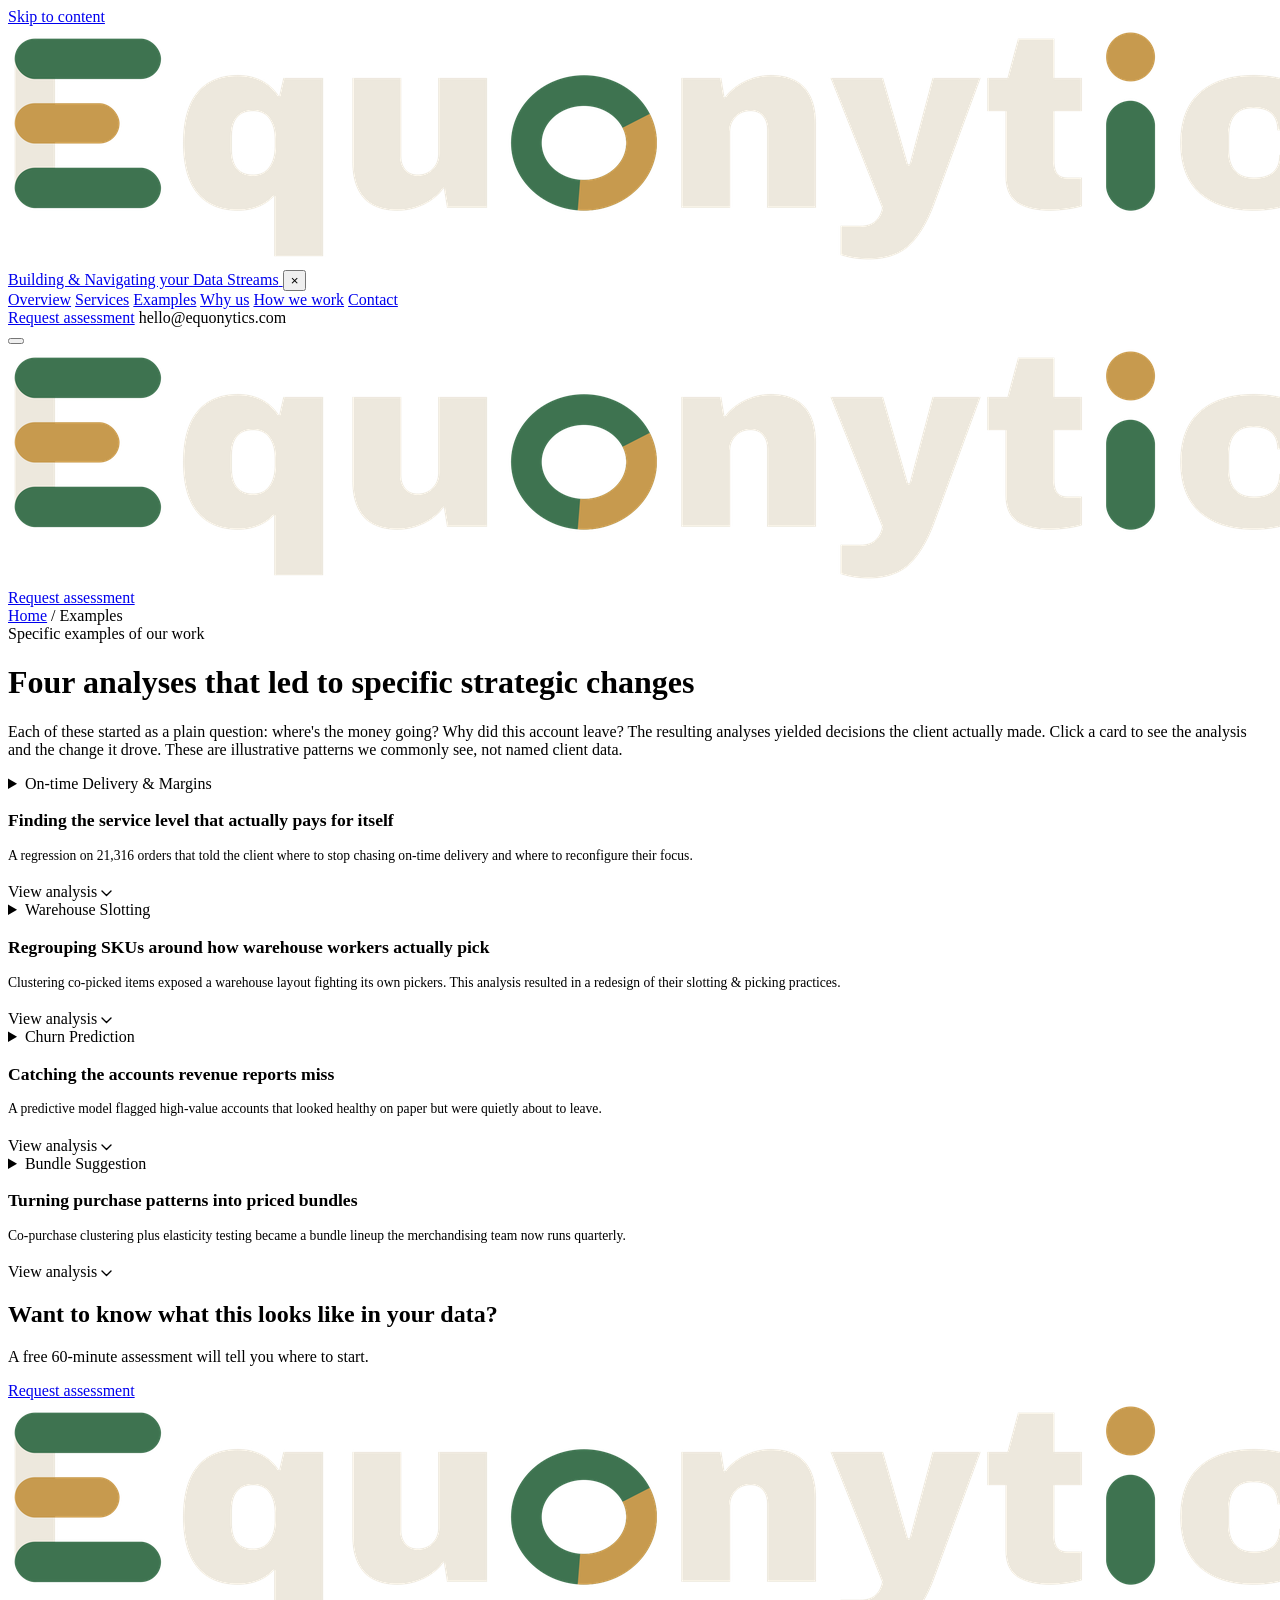
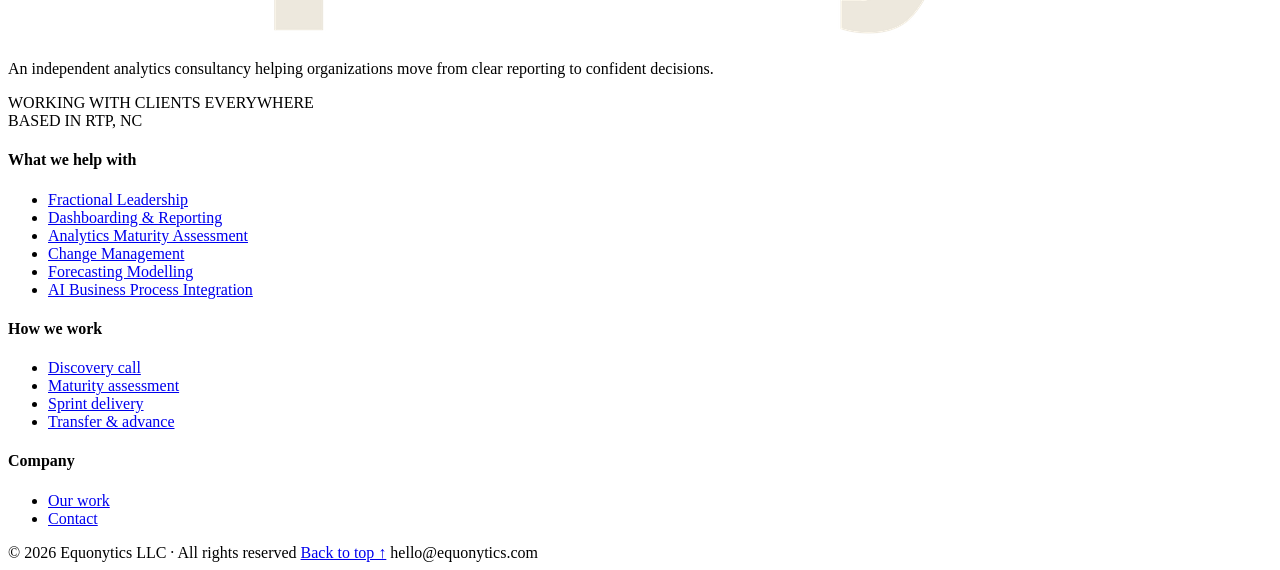
==== examples.html @ 59316481 "Add files via upload" ====
<!DOCTYPE html>
<html lang="en">
<head>
    <meta charset="UTF-8">
    <meta name="viewport" content="width=device-width, initial-scale=1.0">
    <title>Examples of our work | Equonytics</title>
    <meta name="description" content="Four illustrative analyses from Equonytics engagements — on-time delivery and margin, warehouse slotting, churn prediction, and bundle suggestion — and the specific change each one drove.">
    <link rel="canonical" href="https://www.equonytics.com/examples.html">
    <meta name="theme-color" content="#0E1512">
    <meta name="robots" content="index, follow">

    <meta property="og:type" content="website">
    <meta property="og:site_name" content="Equonytics">
    <meta property="og:title" content="Examples of our work | Equonytics">
    <meta property="og:description" content="Four illustrative analyses from Equonytics engagements — on-time delivery and margin, warehouse slotting, churn prediction, and bundle suggestion — and the specific change each one drove.">
    <meta property="og:url" content="https://www.equonytics.com/examples.html">
    <meta name="twitter:card" content="summary">
    <meta name="twitter:title" content="Examples of our work | Equonytics">
    <meta name="twitter:description" content="Four illustrative analyses from Equonytics engagements — on-time delivery and margin, warehouse slotting, churn prediction, and bundle suggestion — and the specific change each one drove.">

    <link rel="icon" type="image/png" href="./assets/favicon.png">
    <link rel="apple-touch-icon" href="./assets/favicon.png">

    <link rel="preconnect" href="https://fonts.googleapis.com">
    <link rel="preconnect" href="https://fonts.gstatic.com" crossorigin>
    <link href="https://fonts.googleapis.com/css2?family=Archivo+Black&family=Archivo:wght@400;500;600;700&family=Inter:wght@300;400;500;600;700&family=IBM+Plex+Mono:wght@400;500;600&display=swap" rel="stylesheet">
    <link rel="stylesheet" href="./assets/styles.css">
</head>
<body>
    <a href="#main-content" class="skip-link">Skip to content</a>

    <div class="app-shell">
        <div class="sidenav-scrim" id="sidenavScrim"></div>

        <!-- SECTION NAVIGATION -->
        <aside class="sidenav" id="sidenav" aria-label="Section navigation">
            <div class="sidenav-top">
                <a href="index.html" class="sidenav-logo">
                    <img src="./assets/logo.png" alt="Equonytics" class="logo-wordmark">
                    <span class="logo-sub">Building &amp; Navigating your Data Streams</span>
                </a>
                <button type="button" class="sidenav-close" id="sidenavClose" aria-label="Close menu">&times;</button>
            </div>
            <nav class="sidenav-links" aria-label="Page sections">
                <a href="index.html#overview" class="sidenav-link">Overview</a>
                <a href="services.html" class="sidenav-link">Services</a>
                <a href="examples.html" class="sidenav-link active">Examples</a>
                <a href="why-us.html" class="sidenav-link">Why us</a>
                <a href="index.html#process" class="sidenav-link">How we work</a>
                <a href="index.html#contact" class="sidenav-link">Contact</a>
            </nav>
            <div class="sidenav-foot">
                <a href="index.html#contact" class="btn btn-primary sidenav-cta">Request assessment</a>
                <span class="sidenav-mail">hello@equonytics.com</span>
            </div>
        </aside>

        <div class="main-col">
            <!-- MOBILE TOPBAR -->
            <header class="topbar">
                <button type="button" class="menu-toggle" id="menuToggle" aria-label="Open menu" aria-expanded="false" aria-controls="sidenav">
                    <span></span><span></span><span></span>
                </button>
                <img src="./assets/logo.png" alt="Equonytics" class="logo-wordmark">
                <a href="index.html#contact" class="nav-cta">Request assessment</a>
            </header>

            <!-- PAGE HEADER -->
            <header class="page-header">
                <div class="wrap page-header-inner">
                    <div class="breadcrumb"><a href="index.html">Home</a> / Examples</div>
                    <span class="eyebrow">Specific examples of our work</span>
                    <h1>Four analyses that led to specific strategic changes</h1>
                    <p class="lead">Each of these started as a plain question: where's the money going? Why did this account leave? The resulting analyses yielded decisions the client actually made. Click a card to see the analysis and the change it drove. These are illustrative patterns we commonly see, not named client data.</p>
                </div>
            </header>

            <main id="main-content">
<section class="reveal" id="examples">
            <div class="wrap">
                <div class="examples-grid" id="examples-grid">
                    <details class="field-card" id="regression-details">
                        <summary class="field-summary">
                            <span class="eyebrow" style="margin-bottom:10px;">On-time Delivery & Margins</span>
                            <h3 style="font-size:1.1rem; font-weight:600; margin-bottom:8px; color:var(--cream);">Finding the service level that actually pays for itself</h3>
                            <p style="font-size:0.85rem; color:var(--muted); line-height:1.65; margin-bottom:16px;">A regression on 21,316 orders that told the client where to stop chasing on-time delivery and where to reconfigure their focus.</p>
                            <span class="expand-cta">View analysis <svg class="chevron" width="11" height="7" viewBox="0 0 11 7" fill="none"><path d="M1 1L5.5 5.5L10 1" stroke="currentColor" stroke-width="1.4" stroke-linecap="round" stroke-linejoin="round"/></svg></span>
                        </summary>
                        <div class="field-card-body">
                            <div class="field-card-label"><span>On-time delivery vs. gross margin lift</span><strong>hover to inspect</strong></div>
                            <div id="regression-chart" class="field-chart-plot"></div>
                            <div class="field-caption">Every <strong>1-point improvement</strong> was associated with a <strong>0.4-point increase in gross margin</strong>, but only after service crossed <strong>92%</strong>.</div>
                            <div class="field-outcome"><strong>Change made:</strong> the client stopped funding uniform service-level targets network-wide and redirected the budget to push underperforming lanes past 92%, where the margin actually shows up.</div>
                            <div class="field-stats">
                                <div class="fs"><strong>0.4</strong><span>margin pts per OTD pt</span></div>
                                <div class="fs"><strong>92%</strong><span>service-level threshold</span></div>
                                <div class="fs"><strong>0.81</strong><span>model R²</span></div>
                                <div class="fs"><strong>21,316</strong><span>orders analyzed</span></div>
                            </div>
                            <div class="playbook-inner">
                                <span class="eyebrow">Reading the regression</span>
                                <h3 style="margin:10px 0;">A metric only earns its keep if it has the capacity to change your strategy.</h3>
                                <div class="svc-grid" style="margin-top:20px;">
                                    <div class="svc"><span class="svc-mark">Below 92%</span><h4 style="font-size:1.1rem;">Fix the floor</h4><p>Stop spreading effort evenly.</p></div>
                                    <div class="svc"><span class="svc-mark">Above 92%</span><h4 style="font-size:1.1rem;">Harvest the premium</h4><p>Put capital into lanes above the line.</p></div>
                                </div>
                                <div class="warning-box"><span class="eyebrow">The marginal-ROI trap</span><p>Do not apply the 0.4 multiplier across the whole network.</p></div>
                            </div>
                        </div>
                    </details>
                    <details class="field-card" id="slotting-details">
                        <summary class="field-summary">
                            <span class="eyebrow" style="margin-bottom:10px;">Warehouse Slotting</span>
                            <h3 style="font-size:1.1rem; font-weight:600; margin-bottom:8px; color:var(--cream);">Regrouping SKUs around how warehouse workers actually pick</h3>
                            <p style="font-size:0.85rem; color:var(--muted); line-height:1.65; margin-bottom:16px;">Clustering co-picked items exposed a warehouse layout fighting its own pickers. This analysis resulted in a redesign of their slotting & picking practices.</p>
                            <span class="expand-cta">View analysis <svg class="chevron" width="11" height="7" viewBox="0 0 11 7" fill="none"><path d="M1 1L5.5 5.5L10 1" stroke="currentColor" stroke-width="1.4" stroke-linecap="round" stroke-linejoin="round"/></svg></span>
                        </summary>
                        <div class="field-card-body">
                            <div class="field-card-label"><span>SKU clustering by pick frequency & weight</span><strong>hover for details</strong></div>
                            <div id="slotting-chart" class="field-chart-plot"></div>
                            <div class="field-caption">We found <strong>three natural clusters</strong> of items frequently picked together. Moving them closer cut travel time by <strong>18%</strong>.</div>
                            <div class="field-outcome"><strong>Change made:</strong> the client re-slotted the warehouse around these three clusters instead of the old alphabetical layout, cutting picker travel distance by 22% within one relayout cycle.</div>
                            <div class="field-stats">
                                <div class="fs"><strong>3</strong><span>clusters identified</span></div>
                                <div class="fs"><strong>18%</strong><span>faster picking</span></div>
                                <div class="fs"><strong>22%</strong><span>less travel distance</span></div>
                                <div class="fs"><strong>4,112</strong><span>SKUs analyzed</span></div>
                            </div>
                        </div>
                    </details>
                    <details class="field-card" id="churn-details">
                        <summary class="field-summary">
                            <span class="eyebrow" style="margin-bottom:10px;">Churn Prediction</span>
                            <h3 style="font-size:1.1rem; font-weight:600; margin-bottom:8px; color:var(--cream);">Catching the accounts revenue reports miss</h3>
                            <p style="font-size:0.85rem; color:var(--muted); line-height:1.65; margin-bottom:16px;">A predictive model flagged high-value accounts that looked healthy on paper but were quietly about to leave.</p>
                            <span class="expand-cta">View analysis <svg class="chevron" width="11" height="7" viewBox="0 0 11 7" fill="none"><path d="M1 1L5.5 5.5L10 1" stroke="currentColor" stroke-width="1.4" stroke-linecap="round" stroke-linejoin="round"/></svg></span>
                        </summary>
                        <div class="field-card-body">
                            <div class="field-card-label"><span>Customer value vs. predicted churn probability</span><strong>hover for details</strong></div>
                            <div id="churn-chart" class="field-chart-plot"></div>
                            <div class="field-caption">The model flags accounts that look fine on revenue but have <strong>high churn risk</strong>. At a 0.7 threshold, it captures <strong>74%</strong> of churners.</div>
                            <div class="field-outcome"><strong>Change made:</strong> the client moved its retention team off a manual "recent complaint" list and onto this model's 0.7-threshold queue, which now drives their weekly save-call priority.</div>
                            <div class="field-stats">
                                <div class="fs"><strong>0.86</strong><span>AUC score</span></div>
                                <div class="fs"><strong>74%</strong><span>recall @ 0.7</span></div>
                                <div class="fs"><strong>3.2x</strong><span>retention ROI</span></div>
                                <div class="fs"><strong>1,847</strong><span>accounts scored</span></div>
                            </div>
                        </div>
                    </details>
                    <details class="field-card" id="bundle-details">
                        <summary class="field-summary">
                            <span class="eyebrow" style="margin-bottom:10px;">Bundle Suggestion</span>
                            <h3 style="font-size:1.1rem; font-weight:600; margin-bottom:8px; color:var(--cream);">Turning purchase patterns into priced bundles</h3>
                            <p style="font-size:0.85rem; color:var(--muted); line-height:1.65; margin-bottom:16px;">Co-purchase clustering plus elasticity testing became a bundle lineup the merchandising team now runs quarterly.</p>
                            <span class="expand-cta">View analysis <svg class="chevron" width="11" height="7" viewBox="0 0 11 7" fill="none"><path d="M1 1L5.5 5.5L10 1" stroke="currentColor" stroke-width="1.4" stroke-linecap="round" stroke-linejoin="round"/></svg></span>
                        </summary>
                        <div class="field-card-body">
                            <div class="field-card-label"><span>Co-purchase heatmap between product categories</span><strong>hover for joint probability</strong></div>
                            <div id="bundle-chart" class="field-chart-plot"></div>
                            <div class="field-caption">Clustering reveals <strong>natural affinities</strong>. Price elasticity determines the discount. We identified <strong>7 bundles</strong> with a <strong>14% lift</strong> in average order value.</div>
                            <div class="field-outcome"><strong>Change made:</strong> the merchandising team replaced ad hoc seasonal bundles with these 7 elasticity-priced pairings and now re-runs the analysis every quarter as the product catalog shifts.</div>
                            <div class="field-stats">
                                <div class="fs"><strong>7</strong><span>bundles identified</span></div>
                                <div class="fs"><strong>14%</strong><span>expected AOV lift</span></div>
                                <div class="fs"><strong>-1.2 to -2.1</strong><span>elasticity range</span></div>
                                <div class="fs"><strong>31,502</strong><span>transactions analyzed</span></div>
                            </div>
                        </div>
                    </details>
                </div>
            </div>
        </section>
            </main>

            <!-- CTA BAND -->
            <section class="reveal">
                <div class="wrap">
                    <div class="cta-band">
                        <div>
                            <h2>Want to know what this looks like in your data?</h2>
                            <p>A free 60-minute assessment will tell you where to start.</p>
                        </div>
                        <a href="index.html#contact" class="btn btn-primary">Request assessment</a>
                    </div>
                </div>
            </section>

<footer>
        <div class="foot-inner">
            <div>
                <div class="footer-brand">
                    <img src="./assets/logo.png" alt="Equonytics" class="footer-logo-img">
                </div>
                <p class="footer-desc">An independent analytics consultancy helping organizations move from clear reporting to confident decisions.</p>
                <div class="footer-loc">WORKING WITH CLIENTS EVERYWHERE<br> BASED IN RTP, NC</div>
            </div>
            <div class="fc">
                <h4>What we help with</h4>
                <ul>
                    <li><a href="services.html#tab-fractional">Fractional Leadership</a></li>
                    <li><a href="services.html#tab-dashboarding">Dashboarding & Reporting</a></li>
                    <li><a href="services.html#tab-assessment">Analytics Maturity Assessment</a></li>
                    <li><a href="services.html#tab-change">Change Management</a></li>
                    <li><a href="services.html#tab-forecasting">Forecasting Modelling</a></li>
                    <li><a href="services.html#tab-ai">AI Business Process Integration</a></li>
                </ul>
            </div>
            <div class="fc">
                <h4>How we work</h4>
                <ul>
                    <li><a href="index.html#contact">Discovery call</a></li>
                    <li><a href="index.html#contact">Maturity assessment</a></li>
                    <li><a href="index.html#contact">Sprint delivery</a></li>
                    <li><a href="index.html#contact">Transfer & advance</a></li>
                </ul>
            </div>
            <div class="fc">
                <h4>Company</h4>
                <ul>
                    <li><a href="#main-content">Our work</a></li>
                    <li><a href="index.html#contact">Contact</a></li>
                </ul>
            </div>
        </div>
        <div class="foot-bottom">
            <span>© 2026 Equonytics LLC · All rights reserved</span>
            <a href="#" class="back-to-top">Back to top ↑</a>
            <span>hello@equonytics.com</span>
        </div>
    </footer>
        </div> <!-- /main-col -->
    </div> <!-- /app-shell -->

    <script src="https://cdn.plot.ly/plotly-2.32.0.min.js" charset="utf-8"></script>
    <script src="./assets/app.js"></script>
    <script src="./assets/examples.js"></script>
</body>
</html>
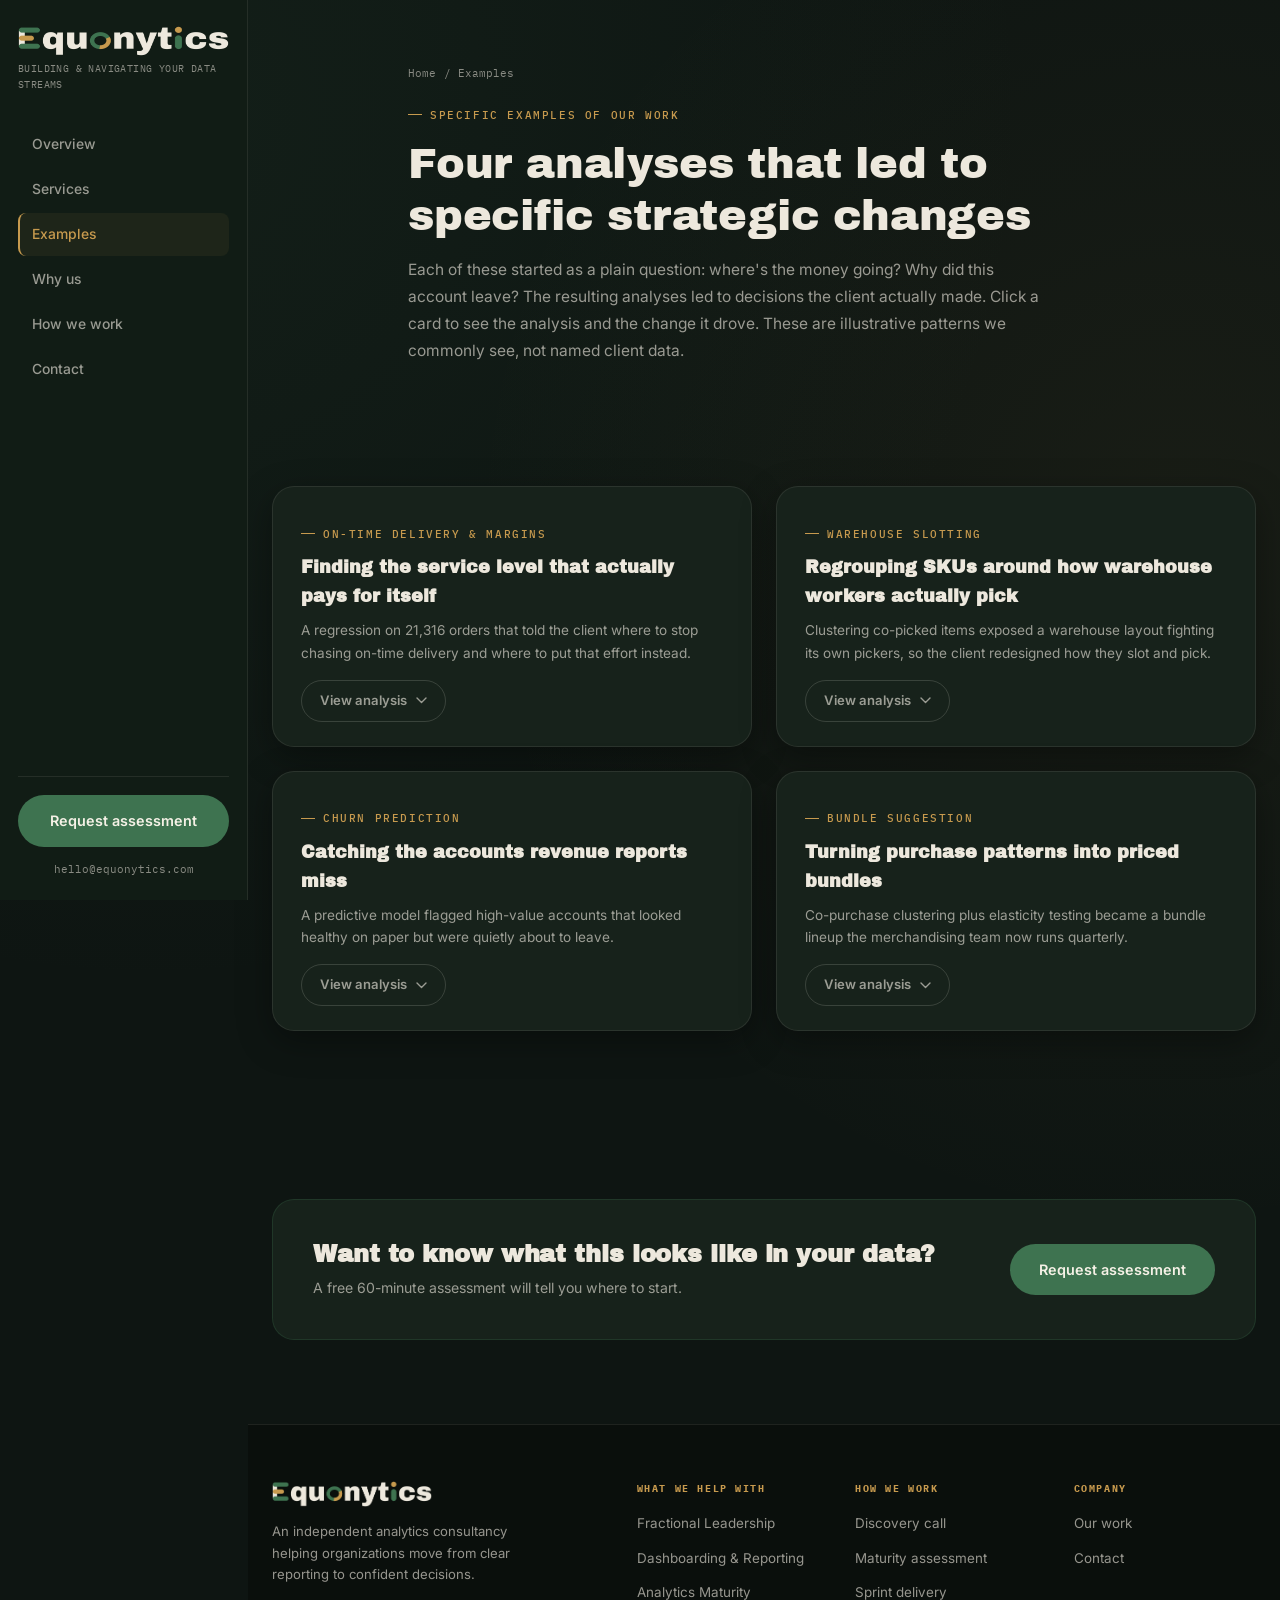
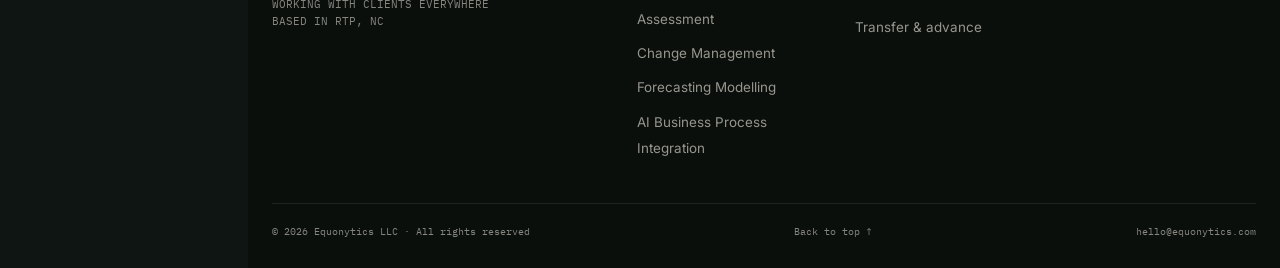
==== commit 407beb82: "Update examples.html" ====
--- a/examples.html
+++ b/examples.html
@@ -71,7 +71,7 @@
                     <div class="breadcrumb"><a href="index.html">Home</a> / Examples</div>
                     <span class="eyebrow">Specific examples of our work</span>
                     <h1>Four analyses that led to specific strategic changes</h1>
-                    <p class="lead">Each of these started as a plain question: where's the money going? Why did this account leave? The resulting analyses yielded decisions the client actually made. Click a card to see the analysis and the change it drove. These are illustrative patterns we commonly see, not named client data.</p>
+                    <p class="lead">Each of these started as a plain question: where's the money going? Why did this account leave? The resulting analyses led to decisions the client actually made. Click a card to see the analysis and the change it drove. These are illustrative patterns we commonly see, not named client data.</p>
                 </div>
             </header>
 
@@ -83,7 +83,7 @@
                         <summary class="field-summary">
                             <span class="eyebrow" style="margin-bottom:10px;">On-time Delivery & Margins</span>
                             <h3 style="font-size:1.1rem; font-weight:600; margin-bottom:8px; color:var(--cream);">Finding the service level that actually pays for itself</h3>
-                            <p style="font-size:0.85rem; color:var(--muted); line-height:1.65; margin-bottom:16px;">A regression on 21,316 orders that told the client where to stop chasing on-time delivery and where to reconfigure their focus.</p>
+                            <p style="font-size:0.85rem; color:var(--muted); line-height:1.65; margin-bottom:16px;">A regression on 21,316 orders that told the client where to stop chasing on-time delivery and where to put that effort instead.</p>
                             <span class="expand-cta">View analysis <svg class="chevron" width="11" height="7" viewBox="0 0 11 7" fill="none"><path d="M1 1L5.5 5.5L10 1" stroke="currentColor" stroke-width="1.4" stroke-linecap="round" stroke-linejoin="round"/></svg></span>
                         </summary>
                         <div class="field-card-body">
@@ -112,7 +112,7 @@
                         <summary class="field-summary">
                             <span class="eyebrow" style="margin-bottom:10px;">Warehouse Slotting</span>
                             <h3 style="font-size:1.1rem; font-weight:600; margin-bottom:8px; color:var(--cream);">Regrouping SKUs around how warehouse workers actually pick</h3>
-                            <p style="font-size:0.85rem; color:var(--muted); line-height:1.65; margin-bottom:16px;">Clustering co-picked items exposed a warehouse layout fighting its own pickers. This analysis resulted in a redesign of their slotting & picking practices.</p>
+                            <p style="font-size:0.85rem; color:var(--muted); line-height:1.65; margin-bottom:16px;">Clustering co-picked items exposed a warehouse layout fighting its own pickers, so the client redesigned how they slot and pick.</p>
                             <span class="expand-cta">View analysis <svg class="chevron" width="11" height="7" viewBox="0 0 11 7" fill="none"><path d="M1 1L5.5 5.5L10 1" stroke="currentColor" stroke-width="1.4" stroke-linecap="round" stroke-linejoin="round"/></svg></span>
                         </summary>
                         <div class="field-card-body">
--- a/assets/styles.css
+++ b/assets/styles.css
@@ -0,0 +1,818 @@
+
+        :root {
+            --bg: #0E1512;
+            --bg-soft: #111C15;
+            --surface: #17221B;
+            --surface-2: #1D2B22;
+            --border: rgba(237, 232, 222, 0.09);
+            --border-strong: rgba(237, 232, 222, 0.16);
+            --cream: #EDE8DD;
+            --cream-soft: #F5F1E6;
+            --muted: rgba(237, 232, 222, 0.62);
+            --faint: rgba(237, 232, 222, 0.55);
+            --forest: #3E7350;
+            --forest-deep: #2E5B3F;
+            --forest-dark: #14231A;
+            --sage: #8CAA86;
+            --brass: #C79A4E;
+            --brass-deep: #A9782F;
+            --heading: 'Archivo Black', 'Archivo', system-ui, sans-serif;
+            --sans: 'Inter', system-ui, sans-serif;
+            --mono: 'IBM Plex Mono', ui-monospace, monospace;
+            --radius: 14px;
+            --radius-lg: 22px;
+            --radius-pill: 60px;
+            --shadow: 0 10px 34px rgba(0, 0, 0, 0.34);
+            --shadow-lg: 0 22px 60px rgba(0, 0, 0, 0.45);
+        }
+
+        * { margin: 0; padding: 0; box-sizing: border-box; }
+        html { scroll-behavior: smooth; }
+        [id] { scroll-margin-top: 110px; }
+
+        body {
+            font-family: var(--sans);
+            background: var(--bg);
+            color: var(--cream);
+            font-size: 16px;
+            line-height: 1.65;
+            -webkit-font-smoothing: antialiased;
+            overflow-x: hidden;
+            background-image:
+                radial-gradient(circle at 12% 6%, rgba(62, 115, 80, 0.10), transparent 42%),
+                radial-gradient(circle at 92% 28%, rgba(199, 154, 78, 0.06), transparent 40%);
+        }
+
+        a { text-decoration: none; color: inherit; }
+        img { max-width: 100%; display: block; }
+
+        ::selection { background: var(--forest-dark); color: var(--brass); }
+        :focus-visible { outline: 2px solid var(--brass); outline-offset: 3px; }
+
+        .skip-link {
+            position: absolute;
+            left: -9999px;
+            top: 0;
+            z-index: 1000;
+            background: var(--surface);
+            color: var(--cream);
+            padding: 12px 20px;
+            border-radius: 0 0 8px 0;
+            font-weight: 600;
+        }
+        .skip-link:focus { left: 0; }
+
+        .wrap { max-width: 1120px; margin: 0 auto; padding: 0 24px; }
+
+        .eyebrow {
+            font-family: var(--mono);
+            font-size: 0.7rem;
+            font-weight: 500;
+            letter-spacing: 1.6px;
+            text-transform: uppercase;
+            color: var(--brass);
+            display: inline-flex;
+            align-items: center;
+            gap: 8px;
+        }
+        .eyebrow::before {
+            content: '';
+            width: 14px;
+            height: 1px;
+            background: var(--brass);
+            display: inline-block;
+        }
+
+        h1, h2, h3, h4 { font-family: var(--heading); color: var(--cream); }
+        h2 {
+            font-size: clamp(1.8rem, 3.6vw, 2.5rem);
+            font-weight: 600;
+            line-height: 1.24;
+            letter-spacing: -0.1px;
+            margin: 14px 0 16px;
+        }
+        h2 strong, h1 strong { font-weight: 600; color: var(--brass); }
+        .lead { font-size: 0.97rem; color: var(--muted); max-width: 620px; line-height: 1.75; }
+
+        section { padding: 84px 0; }
+
+        /* ---------- BUTTONS ---------- */
+        .btn {
+            display: inline-flex;
+            align-items: center;
+            gap: 8px;
+            font-family: var(--sans);
+            font-size: 0.9rem;
+            font-weight: 600;
+            border-radius: var(--radius-pill);
+            padding: 13px 28px;
+            transition: all 0.2s ease;
+            cursor: pointer;
+            border: 1px solid transparent;
+        }
+        .btn-primary { background: var(--forest); color: var(--cream-soft); }
+        .btn-primary:hover { background: var(--forest-deep); transform: translateY(-1px); }
+        .btn-secondary { border-color: var(--border-strong); color: var(--muted); background: transparent; }
+        .btn-secondary:hover { border-color: var(--brass); color: var(--brass); }
+
+        /* ---------- LOGO / TOPBAR CTA ---------- */
+        .logo-wordmark {
+            height: 34px;
+            width: auto;
+            display: block;
+        }
+        .logo-sub { font-family: var(--mono); font-size: 0.6rem; color: var(--faint); letter-spacing: 0.4px; text-transform: uppercase; }
+
+        .nav-cta {
+            background: var(--forest);
+            color: var(--cream-soft) !important;
+            padding: 9px 20px;
+            border-radius: var(--radius-pill);
+            font-weight: 600;
+            transition: background 0.2s;
+            white-space: nowrap;
+            font-size: 0.82rem;
+        }
+        .nav-cta:hover { background: var(--forest-deep); }
+
+        /* ---------- APP SHELL / SIDE NAVIGATION ---------- */
+        .app-shell { display: flex; align-items: flex-start; min-height: 100vh; }
+
+        .sidenav {
+            position: fixed;
+            top: 0; left: 0;
+            width: 248px;
+            height: 100vh;
+            background: var(--bg-soft);
+            border-right: 1px solid var(--border);
+            display: flex;
+            flex-direction: column;
+            padding: 26px 18px 22px;
+            z-index: 210;
+            overflow-y: auto;
+        }
+        .sidenav-top { display: flex; align-items: flex-start; justify-content: space-between; gap: 8px; margin-bottom: 30px; }
+        .sidenav-logo { display: flex; flex-direction: column; gap: 5px; }
+        .sidenav-logo .logo-wordmark { height: 30px; }
+        .sidenav-close {
+            display: none;
+            background: none; border: none; color: var(--faint);
+            font-size: 1.4rem; line-height: 1; cursor: pointer; padding: 2px 6px;
+        }
+        .sidenav-links { display: flex; flex-direction: column; gap: 2px; flex: 1; }
+        .sidenav-link {
+            font-family: var(--sans);
+            font-size: 0.87rem;
+            font-weight: 500;
+            color: var(--muted);
+            padding: 10px 12px;
+            border-radius: 8px;
+            border-left: 2px solid transparent;
+            transition: color 0.2s, background 0.2s, border-color 0.2s;
+        }
+        .sidenav-link:hover { color: var(--cream); background: rgba(237,232,222,0.04); }
+        .sidenav-link.active { color: var(--brass); border-left-color: var(--brass); background: rgba(199,154,78,0.07); }
+        .sidenav-foot { padding-top: 18px; border-top: 1px solid var(--border); margin-top: 18px; }
+        .sidenav-cta { width: 100%; justify-content: center; }
+        .sidenav-mail { display: block; font-family: var(--mono); font-size: 0.66rem; color: var(--faint); margin-top: 14px; text-align: center; }
+
+        .sidenav-scrim {
+            display: none;
+            position: fixed; inset: 0;
+            background: rgba(10, 15, 12, 0.6);
+            z-index: 200;
+        }
+        .sidenav-scrim.open { display: block; }
+
+        .main-col { flex: 1; min-width: 0; margin-left: 248px; width: 100%; }
+
+        .topbar {
+            display: none;
+            position: sticky; top: 0; z-index: 150;
+            align-items: center; justify-content: space-between;
+            gap: 12px;
+            padding: 12px 20px;
+            background: rgba(14, 21, 18, 0.95);
+            backdrop-filter: blur(10px);
+            border-bottom: 1px solid var(--border);
+        }
+        .topbar .logo-wordmark { height: 26px; }
+        .menu-toggle {
+            display: flex; flex-direction: column; justify-content: center; gap: 4px;
+            width: 36px; height: 36px; border-radius: 8px;
+            background: var(--surface); border: 1px solid var(--border-strong);
+            cursor: pointer; flex-shrink: 0;
+        }
+        .menu-toggle span { display: block; width: 16px; height: 2px; background: var(--cream); margin: 0 auto; border-radius: 2px; }
+
+        @media (max-width: 960px) {
+            .sidenav {
+                transform: translateX(-100%);
+                transition: transform 0.28s ease;
+                box-shadow: var(--shadow-lg);
+            }
+            .sidenav.open { transform: translateX(0); }
+            .sidenav-close { display: block; }
+            .main-col { margin-left: 0; }
+            .topbar { display: flex; }
+        }
+
+        /* ---------- DASHBOARD EXAMPLE SWITCHER ---------- */
+        .dash-switch { display: flex; gap: 8px; flex-wrap: wrap; margin-bottom: 22px; }
+        .dash-pill {
+            font-family: var(--sans);
+            font-size: 0.8rem;
+            font-weight: 600;
+            color: var(--muted);
+            background: var(--surface);
+            border: 1px solid var(--border);
+            border-radius: var(--radius-pill);
+            padding: 9px 18px;
+            cursor: pointer;
+            transition: color 0.2s, border-color 0.2s, background 0.2s;
+        }
+        .dash-pill:hover { color: var(--cream); border-color: var(--border-strong); }
+        .dash-pill.active { color: var(--brass); border-color: var(--brass); background: var(--surface-2); }
+        .dash-example { display: none; }
+        .dash-example.active { display: block; }
+
+        /* ---------- HERO ---------- */
+        .hero { padding: 76px 0 40px; }
+        .hero-inner {
+            max-width: 1120px;
+            margin: 0 auto;
+            padding: 0 24px;
+            display: grid;
+            grid-template-columns: 1.05fr 0.95fr;
+            gap: 56px;
+            align-items: start;
+        }
+        .hero-text { max-width: 620px; text-align: left; }
+        h1 {
+            font-size: clamp(2rem, 4.2vw, 3.1rem);
+            font-weight: 500;
+            line-height: 1.2;
+            margin: 16px 0 20px;
+            letter-spacing: -0.2px;
+        }
+        .hero-sub { font-size: 1.02rem; color: var(--muted); margin-bottom: 22px; line-height: 1.8; }
+        .hero-promise {
+            font-size: 0.95rem;
+            color: var(--cream);
+            line-height: 1.7;
+            max-width: 560px;
+            margin-bottom: 30px;
+            padding-left: 16px;
+            border-left: 2px solid var(--brass);
+        }
+        .hero-promise strong { color: var(--brass); font-weight: 600; }
+        .hero-actions { display: flex; gap: 12px; flex-wrap: wrap; }
+
+        .hero-media { position: relative; }
+        .hero-media .eyebrow { margin-bottom: 14px; }
+        .hero-media-frame {
+            position: relative;
+            height: 440px;
+            border-radius: var(--radius-lg);
+            overflow: hidden;
+            border: 1px solid var(--border-strong);
+            box-shadow: var(--shadow-lg);
+        }
+        .hero-media-frame img {
+            width: 100%;
+            height: 100%;
+            object-fit: cover;
+            display: block;
+        }
+
+        @media (max-width: 1000px) {
+            .hero-inner { grid-template-columns: 1fr; gap: 32px; }
+            .hero-text { max-width: 100%; }
+            .hero-media { order: 2; }
+            .hero-media-frame { height: 340px; }
+        }
+
+        /* ---------- SERVICE SELECTOR ---------- */
+        #service-selector { padding: 40px 0 20px; scroll-margin-top: 110px; }
+        .service-selector .wrap { max-width: 1120px; margin: 0 auto; padding: 0 24px; }
+        .service-selector h2 { text-align: center; margin-bottom: 30px; }
+        .service-options {
+            display: grid;
+            grid-template-columns: repeat(3, 1fr);
+            grid-auto-rows: 1fr;
+            gap: 20px;
+            list-style: none;
+            padding: 0;
+        }
+        .service-option {
+            background: var(--surface);
+            border: 1px solid var(--border);
+            border-radius: var(--radius);
+            padding: 22px 20px;
+            cursor: pointer;
+            transition: all 0.2s ease;
+            text-align: left;
+            font-family: var(--sans);
+            color: var(--cream);
+            display: flex;
+            flex-direction: column;
+            gap: 6px;
+            height: 100%;
+        }
+        .service-option:hover { border-color: var(--brass); box-shadow: var(--shadow); }
+        .service-option.active,
+        .service-option[aria-selected="true"] {
+            border-color: var(--forest);
+            background: var(--surface-2);
+            box-shadow: var(--shadow);
+        }
+        .service-option .option-mark {
+            font-family: var(--mono);
+            font-size: 0.64rem;
+            color: var(--sage);
+            letter-spacing: 1px;
+            text-transform: uppercase;
+        }
+        .service-option .option-title-wrap { display: flex; align-items: center; gap: 8px; }
+        .service-option .option-icon {
+            width: 8px;
+            height: 8px;
+            background: var(--brass);
+            border-radius: 1px;
+            flex-shrink: 0;
+        }
+        .service-option .option-title { font-family: var(--heading); font-size: 1.2rem; font-weight: 600; }
+        .service-option .option-desc { font-size: 0.85rem; color: var(--muted); line-height: 1.5; }
+        .service-option.active .option-mark,
+        .service-option[aria-selected="true"] .option-mark,
+        .service-option.active .option-title,
+        .service-option[aria-selected="true"] .option-title { color: var(--brass); }
+
+        /* ---------- TAB PANELS ---------- */
+        .tab-panel { display: none; }
+        .tab-panel.active { display: block; }
+        [role="tabpanel"]:focus { outline: none; }
+
+        /* ---------- HOW WE WORK (timeline) ---------- */
+        .process-list { margin-top: 40px; position: relative; }
+        .process-list::before {
+            content: '';
+            position: absolute;
+            left: 34px; top: 8px; bottom: 8px;
+            width: 1px;
+            background: var(--border-strong);
+        }
+        .ps { display: grid; grid-template-columns: 68px 1fr; gap: 22px; padding: 22px 0; }
+        .ps-num {
+            font-family: var(--mono);
+            font-size: 0.9rem;
+            color: var(--cream-soft);
+            background: var(--forest);
+            width: 40px; height: 40px;
+            border-radius: 50%;
+            display: flex; align-items: center; justify-content: center;
+            position: relative; z-index: 2;
+        }
+        .ps h3 { font-size: 1.05rem; font-weight: 600; margin-bottom: 6px; }
+        .ps p { font-size: 0.87rem; color: var(--muted); line-height: 1.65; max-width: 520px; }
+
+        /* ---------- SERVICES ---------- */
+        .svc-grid { display: grid; grid-template-columns: repeat(2, 1fr); gap: 20px; margin-top: 40px; }
+        .values-grid { display: grid; grid-template-columns: repeat(3, 1fr); gap: 20px; margin-top: 40px; }
+        .svc {
+            background: var(--surface);
+            border-radius: var(--radius);
+            padding: 30px 28px;
+            border: 1px solid var(--border);
+            transition: box-shadow 0.25s, transform 0.25s, border-color 0.25s;
+        }
+        .svc:hover { box-shadow: var(--shadow); transform: translateY(-3px); border-color: var(--border-strong); }
+        .svc-mark { font-family: var(--mono); font-size: 0.64rem; color: var(--sage); letter-spacing: 1px; text-transform: uppercase; margin-bottom: 10px; display: block; }
+        .svc h3 { font-size: 1.3rem; font-weight: 600; margin-bottom: 10px; }
+        .svc p { font-size: 0.88rem; color: var(--muted); line-height: 1.7; margin-bottom: 14px; }
+        .svc ul { list-style: none; }
+        .svc li { font-size: 0.83rem; color: var(--sage); padding-left: 18px; position: relative; margin-bottom: 7px; line-height: 1.5; }
+        .svc li::before { content: '·'; position: absolute; left: 0; top: -3px; font-size: 1.3rem; color: var(--brass); }
+
+        /* ---------- DASHBOARD PREVIEW (illustrative example) ---------- */
+        .dash-preview-intro { margin-top: 56px; margin-bottom: 18px; }
+        .dash-preview-intro h3 { font-size: 1.3rem; font-weight: 600; margin-top: 8px; }
+        .dash-preview {
+            background: var(--surface);
+            border: 1px solid var(--border);
+            border-radius: var(--radius-lg);
+            box-shadow: var(--shadow);
+            padding: 26px 26px 22px;
+        }
+        .dash-preview-head {
+            display: flex;
+            align-items: flex-start;
+            justify-content: space-between;
+            flex-wrap: wrap;
+            gap: 10px;
+            margin-bottom: 20px;
+        }
+        .dash-preview-tag {
+            display: inline-block;
+            font-family: var(--mono);
+            font-size: 0.62rem;
+            letter-spacing: 0.5px;
+            text-transform: uppercase;
+            color: var(--brass);
+            background: rgba(199, 154, 78, 0.12);
+            padding: 3px 9px;
+            border-radius: 5px;
+            margin-bottom: 8px;
+        }
+        .dash-preview-title { font-size: 1.15rem; font-weight: 600; color: var(--cream); }
+        .dash-preview-meta { font-family: var(--mono); font-size: 0.68rem; color: var(--faint); align-self: center; }
+
+        .dash-preview-kpis {
+            display: grid;
+            grid-template-columns: repeat(4, 1fr);
+            gap: 1px;
+            background: var(--border);
+            border-radius: 10px;
+            overflow: hidden;
+            margin-bottom: 20px;
+        }
+        .dp-kpi { background: var(--surface-2); padding: 14px 16px; display: flex; flex-direction: column; gap: 6px; }
+        .dp-kpi-label { font-size: 0.68rem; color: var(--faint); font-weight: 500; }
+        .dp-kpi-value { font-family: var(--heading); font-size: 1.5rem; color: var(--cream); line-height: 1; }
+        .dp-kpi-delta { font-family: var(--mono); font-size: 0.66rem; }
+        .dp-kpi-delta.down-bad { color: var(--brass); }
+        .dp-kpi-delta.up-good { color: var(--sage); }
+        .dp-kpi-delta.neutral { color: var(--faint); }
+
+        .dash-preview-charts { display: grid; grid-template-columns: 1.3fr 1fr; gap: 20px; margin-bottom: 18px; }
+        .dp-chart-card { background: var(--surface-2); border-radius: 10px; padding: 16px 18px 14px; }
+        .dp-chart-label {
+            display: flex; justify-content: space-between; align-items: baseline;
+            font-family: var(--mono); font-size: 0.62rem; letter-spacing: 0.3px;
+            text-transform: uppercase; color: var(--faint); margin-bottom: 8px;
+        }
+        .dp-chart-label strong { color: var(--brass); font-weight: 600; }
+        .dp-legend { display: flex; gap: 14px; font-size: 0.72rem; color: var(--muted); margin-top: 8px; }
+        .dp-legend span { display: flex; align-items: center; gap: 6px; }
+        .dp-dot { width: 7px; height: 7px; border-radius: 2px; display: inline-block; }
+
+        .dp-bars { display: flex; flex-direction: column; gap: 12px; padding-top: 6px; }
+        .dp-bar-row { display: flex; align-items: center; gap: 10px; }
+        .dp-bar-name { width: 100px; flex-shrink: 0; font-size: 0.74rem; color: var(--muted); }
+        .dp-bar-track { flex: 1; background: var(--border); border-radius: 4px; height: 8px; overflow: hidden; }
+        .dp-bar-fill { height: 100%; border-radius: 4px; }
+        .dp-bar-val { width: 32px; flex-shrink: 0; text-align: right; font-family: var(--mono); font-size: 0.72rem; color: var(--cream); }
+
+        @media (max-width: 700px) {
+            .dash-preview-kpis { grid-template-columns: repeat(2, 1fr); }
+            .dash-preview-charts { grid-template-columns: 1fr; }
+        }
+
+        /* ---------- EXAMPLES BUNDLE ---------- */
+        .examples-grid { display: grid; grid-template-columns: repeat(2, 1fr); gap: 24px; margin-top: 30px; }
+        .field-card {
+            background: var(--surface);
+            border-radius: var(--radius-lg);
+            border: 1px solid var(--border);
+            box-shadow: var(--shadow);
+            padding: 28px 28px 24px;
+            transition: border-color 0.25s ease, box-shadow 0.25s ease;
+        }
+        .field-card:hover { border-color: var(--border-strong); box-shadow: var(--shadow-lg); }
+        .field-card summary { list-style: none; cursor: pointer; }
+        .field-card summary::-webkit-details-marker { display: none; }
+        .field-card summary::marker { content: ''; }
+        .field-summary:focus-visible { outline: 2px solid var(--brass); outline-offset: 4px; border-radius: 8px; }
+        .expand-cta {
+            display: inline-flex;
+            align-items: center;
+            gap: 9px;
+            font-family: var(--sans);
+            font-size: 0.82rem;
+            font-weight: 600;
+            color: var(--muted);
+            border: 1px solid var(--border-strong);
+            border-radius: var(--radius-pill);
+            padding: 9px 18px;
+            transition: color 0.2s, border-color 0.2s;
+        }
+        .field-summary:hover .expand-cta { color: var(--brass); border-color: var(--brass); }
+        .expand-cta .chevron { color: currentColor; transition: transform 0.25s ease; flex-shrink: 0; }
+        details[open] .expand-cta .chevron { transform: rotate(180deg); }
+        details[open] .expand-cta { color: var(--brass); border-color: var(--brass); }
+        .field-card-body { margin-top: 20px; padding-top: 20px; border-top: 1px solid var(--border); }
+        .field-card-label {
+            display: flex;
+            justify-content: space-between;
+            align-items: baseline;
+            font-family: var(--mono);
+            font-size: 0.64rem;
+            letter-spacing: 0.5px;
+            text-transform: uppercase;
+            color: var(--faint);
+            margin-bottom: 6px;
+        }
+        .field-card-label strong { color: var(--brass); font-weight: 600; }
+        .field-chart-plot { width: 100%; height: 240px; }
+        .js-plotly-plot .plotly .modebar { display: none !important; }
+        .field-caption {
+            font-size: 0.78rem;
+            color: var(--muted);
+            line-height: 1.65;
+            padding: 14px 16px;
+            margin-top: 16px;
+            border-left: 2px solid var(--brass-deep);
+            background: var(--surface-2);
+            border-radius: 0 8px 8px 0;
+        }
+        .field-caption strong { color: var(--cream); font-weight: 600; }
+        .field-outcome {
+            font-size: 0.78rem;
+            color: var(--sage);
+            line-height: 1.65;
+            padding: 12px 16px;
+            margin-top: 10px;
+            border-left: 2px solid var(--forest);
+            background: rgba(62, 115, 80, 0.08);
+            border-radius: 0 8px 8px 0;
+        }
+        .field-outcome strong { color: var(--cream); font-weight: 600; }
+        .illustrative-note { font-size: 0.68rem; color: var(--faint); margin-top: 10px; line-height: 1.5; }
+        .field-stats {
+            display: grid;
+            grid-template-columns: repeat(4, 1fr);
+            gap: 1px;
+            background: var(--border);
+            border-radius: 10px;
+            overflow: hidden;
+            margin-top: 16px;
+        }
+        .fs { background: var(--surface-2); padding: 12px 6px; text-align: center; }
+        .fs strong { display: block; font-family: var(--mono); font-size: 1.1rem; font-weight: 600; color: var(--brass); line-height: 1.1; }
+        .fs span { font-size: 0.63rem; color: var(--faint); display: block; margin-top: 5px; line-height: 1.35; }
+        .playbook-inner { margin-top: 30px; padding-top: 30px; border-top: 1px solid var(--border); }
+        .warning-box {
+            max-width: 100%;
+            margin: 20px auto 0;
+            background: var(--surface-2);
+            border-left: 3px solid var(--brass);
+            border-radius: 0 12px 12px 0;
+            padding: 20px 22px;
+        }
+        .warning-box .eyebrow { margin-bottom: 8px; }
+        .warning-box p { font-size: 0.9rem; color: var(--muted); line-height: 1.75; }
+        .warning-box p strong { color: var(--cream); font-weight: 600; }
+
+        /* ---------- STAGES STRIP ---------- */
+        .stages { background: var(--forest-dark); border-top: 1px solid var(--border); border-bottom: 1px solid var(--border); }
+        .stages-inner {
+            max-width: 1120px; margin: 0 auto; padding: 0 24px;
+            display: grid; grid-template-columns: repeat(4, 1fr);
+            gap: 0;
+        }
+        .stage { padding: 30px 20px; border-right: 1px solid var(--border); text-align: left; }
+        .stage:last-child { border-right: none; }
+        .stage-num { font-family: var(--mono); font-size: 0.7rem; color: var(--brass); letter-spacing: 1px; }
+        .stage-name { font-family: var(--heading); font-size: 1.12rem; font-weight: 500; margin: 10px 0 6px; color: var(--cream); }
+        .stage-desc { font-size: 0.8rem; color: var(--faint); }
+
+        /* ---------- WHAT MAKES US DIFFERENT ---------- */
+        .differentiator-grid { display: grid; grid-template-columns: 1fr 1fr; gap: 24px; margin-top: 20px; }
+        .diff-column {
+            background: var(--surface-2);
+            border-radius: var(--radius);
+            padding: 22px 20px;
+            border: 1px solid var(--border);
+        }
+        .diff-column h4 { font-size: 1.1rem; font-weight: 600; margin-bottom: 12px; display: flex; align-items: center; gap: 8px; }
+        .diff-column ul { list-style: none; }
+        .diff-column li {
+            font-size: 0.83rem;
+            color: var(--muted);
+            padding-left: 18px;
+            position: relative;
+            margin-bottom: 8px;
+            line-height: 1.5;
+        }
+        .diff-column li::before {
+            content: '·';
+            position: absolute;
+            left: 0;
+            top: -3px;
+            font-size: 1.3rem;
+            color: var(--brass);
+        }
+        @media (max-width: 700px) { .differentiator-grid { grid-template-columns: 1fr; } }
+
+        /* ---------- CTA ---------- */
+        .cta-box {
+            max-width: 720px; margin: 0 auto;
+            background: var(--surface);
+            border-radius: var(--radius-lg);
+            padding: 58px 44px;
+            text-align: center;
+            border: 1px solid rgba(62, 115, 80, 0.25);
+            box-shadow: 0 0 70px rgba(62, 115, 80, 0.08);
+        }
+        .cta-box .eyebrow { justify-content: center; }
+        .cta-box h2 { margin-bottom: 16px; }
+        .cta-box p { color: var(--muted); max-width: 460px; margin: 0 auto 30px; line-height: 1.7; }
+        .cta-chart-wrap { max-width: 520px; margin: 0 auto 34px; text-align: left; }
+        .cta-chart { width: 100%; height: 190px; }
+        .cta-form { display: flex; max-width: 440px; margin: 0 auto; gap: 10px; flex-wrap: wrap; justify-content: center; }
+        .cta-form input {
+            flex: 2; min-width: 190px;
+            padding: 13px 20px;
+            border-radius: var(--radius-pill);
+            border: 1px solid var(--border-strong);
+            background: var(--surface-2);
+            color: var(--cream);
+            font-family: var(--sans);
+            font-size: 0.9rem;
+            outline: none;
+            transition: border-color 0.2s;
+        }
+        .cta-form input::placeholder { color: var(--faint); }
+        .cta-form input:focus { border-color: var(--forest); }
+        .cta-form { flex-direction: column; align-items: stretch; max-width: 480px; }
+        .form-row { display: flex; gap: 10px; flex-wrap: wrap; }
+        .form-row input, .form-row select { flex: 1; min-width: 180px; }
+        .cta-form select {
+            padding: 13px 20px;
+            border-radius: var(--radius-pill);
+            border: 1px solid var(--border-strong);
+            background: var(--surface-2);
+            color: var(--cream);
+            font-family: var(--sans);
+            font-size: 0.9rem;
+            outline: none;
+            transition: border-color 0.2s;
+            cursor: pointer;
+        }
+        .cta-form select:invalid { color: var(--faint); }
+        .cta-form select:focus { border-color: var(--forest); }
+        .cta-form textarea {
+            padding: 13px 20px;
+            border-radius: 18px;
+            border: 1px solid var(--border-strong);
+            background: var(--surface-2);
+            color: var(--cream);
+            font-family: var(--sans);
+            font-size: 0.9rem;
+            outline: none;
+            resize: vertical;
+            transition: border-color 0.2s;
+        }
+        .cta-form textarea::placeholder { color: var(--faint); }
+        .cta-form textarea:focus { border-color: var(--forest); }
+        .cta-form button { width: 100%; padding: 13px 28px; }
+        .cta-form button {
+            background: var(--forest);
+            border: none;
+            border-radius: var(--radius-pill);
+            padding: 0 28px;
+            font-family: var(--sans);
+            font-size: 0.9rem;
+            font-weight: 600;
+            color: var(--cream-soft);
+            cursor: pointer;
+            transition: background 0.2s;
+            white-space: nowrap;
+        }
+        .cta-form button:hover { background: var(--forest-deep); }
+        .cta-note { font-family: var(--mono); font-size: 0.7rem; color: var(--faint); margin-top: 18px; letter-spacing: 0.2px; }
+        .cta-confidential { font-size: 0.78rem; color: var(--muted); max-width: 420px; margin: 16px auto 0; line-height: 1.6; }
+        .cta-secondary {
+            max-width: 480px;
+            margin: 32px auto 0;
+            padding-top: 28px;
+            border-top: 1px solid var(--border);
+            text-align: center;
+        }
+        .cta-secondary-text { font-size: 0.85rem; color: var(--muted); line-height: 1.6; margin-bottom: 16px; }
+        /* ---------- FOOTER ---------- */
+        footer { background: #0A0F0C; padding: 56px 24px 28px; border-top: 1px solid var(--border); }
+        .foot-inner {
+            max-width: 1120px; margin: 0 auto;
+            display: grid; grid-template-columns: 1.8fr 1fr 1fr 1fr; gap: 36px;
+            padding-bottom: 34px; border-bottom: 1px solid var(--border); margin-bottom: 20px;
+        }
+        .footer-brand { display: flex; align-items: center; gap: 12px; margin-bottom: 14px; }
+        .footer-logo-img { height: 26px; width: auto; display: block; }
+        .footer-desc { font-size: 0.82rem; color: var(--muted); max-width: 260px; margin-bottom: 10px; }
+        .footer-loc { font-family: var(--mono); font-size: 0.66rem; color: var(--faint); }
+        .fc h4 { font-family: var(--mono); font-size: 0.62rem; letter-spacing: 1.6px; text-transform: uppercase; color: var(--brass); margin-bottom: 12px; }
+        .fc ul { list-style: none; }
+        .fc li { margin-bottom: 8px; }
+        .fc a { font-size: 0.84rem; color: var(--muted); transition: color 0.2s; }
+        .fc a:hover { color: var(--cream); }
+        .foot-bottom { max-width: 1120px; margin: 0 auto; display: flex; justify-content: space-between; font-family: var(--mono); font-size: 0.64rem; color: var(--faint); flex-wrap: wrap; gap: 8px; align-items: center; }
+        .back-to-top { color: var(--faint); font-family: var(--mono); font-size: 0.64rem; transition: color 0.2s; }
+        .back-to-top:hover { color: var(--brass); }
+
+        /* ---------- REVEAL ---------- */
+        .reveal { opacity: 0; transform: translateY(14px); transition: opacity 0.6s ease, transform 0.6s ease; }
+        .reveal.is-visible { opacity: 1; transform: translateY(0); }
+        @media (prefers-reduced-motion: reduce) {
+            .reveal { opacity: 1; transform: none; transition: none; }
+            html { scroll-behavior: auto; }
+        }
+
+        /* ---------- RESPONSIVE ---------- */
+        @media (max-width: 900px) {
+            .stages-inner { grid-template-columns: repeat(2, 1fr); }
+            .stage:nth-child(2) { border-right: none; }
+            .svc-grid { grid-template-columns: 1fr; }
+            .values-grid { grid-template-columns: repeat(2, 1fr); }
+            .foot-inner { grid-template-columns: 1fr 1fr; }
+            .examples-grid { grid-template-columns: 1fr; }
+            .service-options { grid-template-columns: repeat(2, 1fr); }
+        }
+        @media (max-width: 560px) {
+            .logo-wordmark { height: 26px; }
+            .stages-inner { grid-template-columns: 1fr; }
+            .values-grid { grid-template-columns: 1fr; }
+            .stage { border-right: none; border-bottom: 1px solid var(--border); }
+            .foot-inner { grid-template-columns: 1fr; }
+            .cta-box { padding: 40px 24px; }
+            .field-stats { grid-template-columns: repeat(2, 1fr); }
+            .ps { grid-template-columns: 46px 1fr; gap: 16px; }
+            .service-options { grid-template-columns: 1fr; }
+        }
+
+        /* ---------- PAGE HEADER (subpages) ---------- */
+        .page-header { padding: 64px 0 8px; }
+        .page-header-inner { max-width: 760px; }
+        .page-header h1 {
+            font-size: clamp(1.9rem, 3.6vw, 2.7rem);
+            font-weight: 500;
+            margin: 14px 0 14px;
+        }
+        .page-header .lead { max-width: 640px; }
+        .breadcrumb {
+            font-family: var(--mono);
+            font-size: 0.7rem;
+            color: var(--faint);
+            margin-bottom: 14px;
+            display: flex;
+            align-items: center;
+            gap: 8px;
+        }
+        .breadcrumb a { color: var(--faint); transition: color 0.2s; }
+        .breadcrumb a:hover { color: var(--brass); }
+
+        /* ---------- HOMEPAGE TEASERS ---------- */
+        .teaser-grid {
+            display: grid;
+            grid-template-columns: repeat(3, 1fr);
+            gap: 20px;
+            margin-top: 36px;
+        }
+        .teaser-card {
+            background: var(--surface);
+            border: 1px solid var(--border);
+            border-radius: var(--radius-lg);
+            padding: 28px 26px;
+            display: flex;
+            flex-direction: column;
+            gap: 10px;
+            transition: border-color 0.2s, transform 0.2s, box-shadow 0.2s;
+        }
+        .teaser-card:hover { border-color: var(--brass); transform: translateY(-3px); box-shadow: var(--shadow); }
+        .teaser-card h3 { font-size: 1.2rem; font-weight: 600; }
+        .teaser-card p { font-size: 0.86rem; color: var(--muted); line-height: 1.65; flex: 1; }
+        .teaser-link {
+            font-family: var(--mono);
+            font-size: 0.72rem;
+            letter-spacing: 0.3px;
+            color: var(--brass);
+            display: inline-flex;
+            align-items: center;
+            gap: 6px;
+        }
+        .teaser-card:hover .teaser-link { gap: 9px; }
+        .teaser-link svg { transition: transform 0.2s; }
+
+        /* ---------- CTA BAND (subpages, links back to the contact form on the homepage) ---------- */
+        .cta-band {
+            background: var(--surface);
+            border: 1px solid rgba(62, 115, 80, 0.25);
+            border-radius: var(--radius-lg);
+            padding: 40px 40px;
+            display: flex;
+            align-items: center;
+            justify-content: space-between;
+            gap: 24px;
+            flex-wrap: wrap;
+        }
+        .cta-band h2 { font-size: 1.5rem; margin: 0 0 6px; }
+        .cta-band p { font-size: 0.88rem; color: var(--muted); max-width: 480px; margin: 0; }
+        .cta-band .btn { flex-shrink: 0; }
+
+        @media (max-width: 900px) {
+            .teaser-grid { grid-template-columns: 1fr; }
+        }
+        @media (max-width: 700px) {
+            .cta-band { padding: 30px 26px; text-align: left; }
+        }
+
